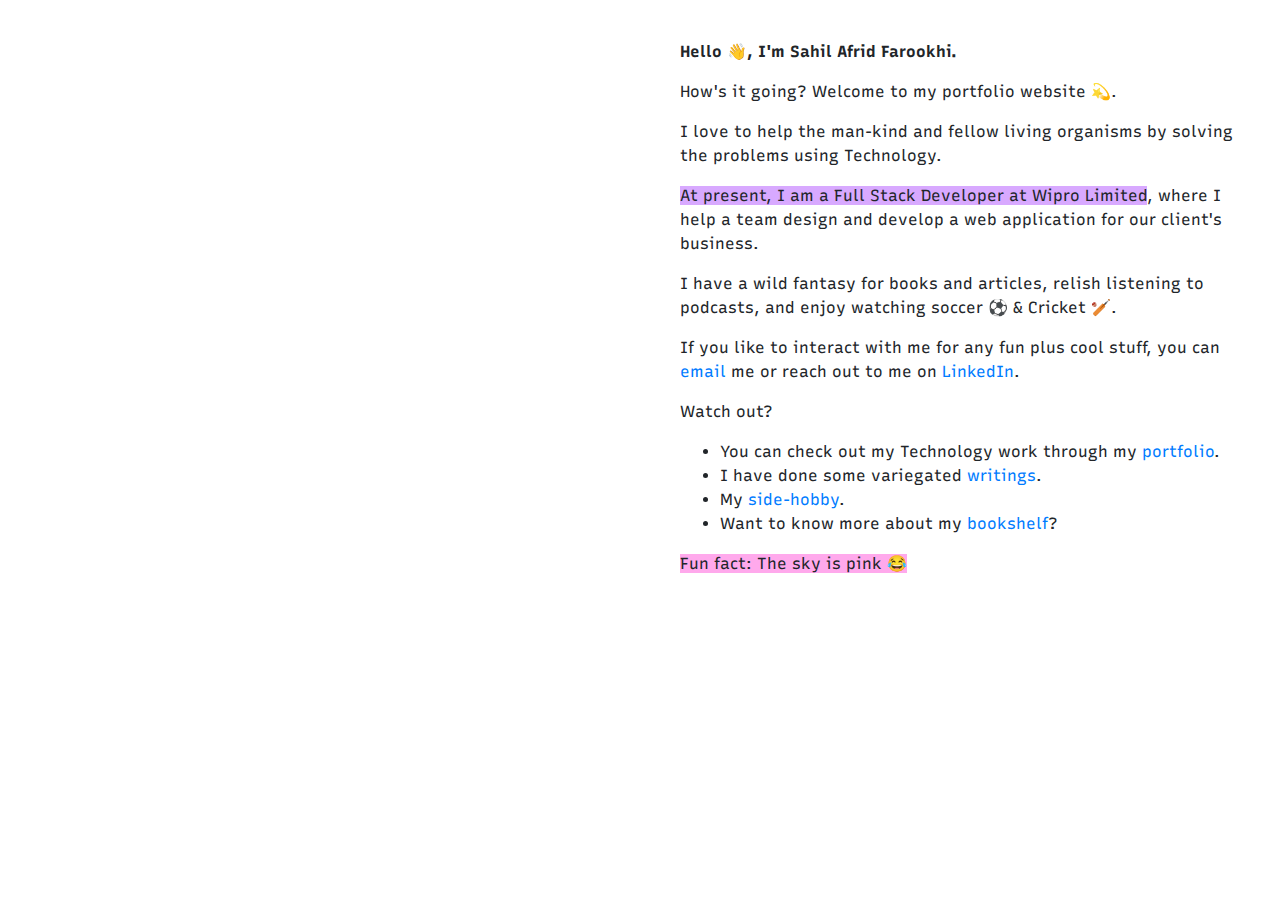
==== index.html @ 33fe88ee "WIP: favicon issue" ====
<!DOCTYPE html>
<!-- Hey code-nomad 👋! How's it going, uhh? 
  Feel free to drop me a suggestion if i. you notice anything lost or ii. you like my way. 
  Happy cheers ☮ -->
<html>

<head>
  <title>Sahil Afrid Farookhi</title>
  <link rel="stylesheet" href="https://maxcdn.bootstrapcdn.com/bootstrap/4.5.2/css/bootstrap.min.css">
  <script src="https://ajax.googleapis.com/ajax/libs/jquery/3.5.1/jquery.min.js"></script>
  <script src="https://cdnjs.cloudflare.com/ajax/libs/popper.js/1.16.0/umd/popper.min.js"></script>
  <script src="https://maxcdn.bootstrapcdn.com/bootstrap/4.5.2/js/bootstrap.min.js"></script>
  <link rel="stylesheet" href="styles.css">
  <link rel="preconnect" href="https://fonts.gstatic.com">
  <link href="https://fonts.googleapis.com/css2?family=Recursive&display=swap" rel="stylesheet">
  <link rel="icon" type="image/png" sizes="16x16" href="resource/favicon-16x16.png?">
  <!-- <link rel="icon"
    href="data:image/svg+xml,<svg xmlns=%22http://www.w3.org/2000/svg%22 viewBox=%220 0 100 100%22><text y=%22.9em%22 font-size=%2290%22>☄️</text></svg>"> -->
  <script type="text/javascript" src="main.js"></script>
</head>

<body>
  <div class="format-1">
    <div class="format-2">
      <article>
        <p><b>Hello 👋, I'm Sahil Afrid Farookhi. </b></p>
        <p>How's it going? Welcome to my portfolio website 💫.</p>
        <p>I love to help the man-kind and fellow living organisms by solving the
          problems using Technology.</p>
        <p><span style="background-color: #d8a9ff">At present, I am a Full Stack Developer at Wipro Limited</span>,
          where I help a team design and develop a web application for our client's business.</p>
        <p>I have a wild fantasy for books and articles, relish listening to podcasts, and enjoy watching soccer ⚽ &
          Cricket 🏏.</p>
        <!-- <br> -->
        <p>If you like to interact with me for any fun plus cool stuff, you can <a target=" _blank"
            href="mailto:msafarookhi@gmail.com">email</a> me
          or reach out to me on <a href="https://www.linkedin.com/in/sahilafridfarookhi/">LinkedIn</a>.
        </p>
        <p>Watch out?</p>
        <ul>
          <li>You can check out my Technology work through my <a href="portfolio.html">portfolio</a>.</li>
          <li>I have done some variegated <a href="writings.html">writings</a>.</li>
          <li>My <a href="hobbies.html">side-hobby</a>.</li>
          <li>Want to know more about my <a href="bookshelf.html">bookshelf</a>?</li>
        </ul>
        <p><span style="background-color: #ffa9ec">Fun fact: The sky is pink 😂</span></p>
      </article>
    </div>
  </div>
</body>

</html>
---- styles.css ----
html, body {
  height: 100%;
  width: 100%;
  margin: 0;
  padding: 0;
  font-family: 'Recursive', sans-serif;
}

.format-1 {
  float: right;
  width: 50%;
  height: 100%;
  padding: 20px;
  /* background-color: black; */
}

.format-2 {
  /* margin: 30px; */
  padding: 20px;
}

.topnav {
  overflow: hidden;
}

.topnav a {
  float: left;
  /* color: #f2f2f2; */
  text-align: left;
  padding: 10px 20px 25px;
  padding-left: 0%;
  text-decoration: none;
  font-size: 17px;
}

.line {
  text-decoration: underline;
}

.no-space {
  padding-bottom: 0%;
  margin-bottom: 0%;
}

.font-size {
  font-size: 13px;
}

.photo-size {
  width: 100%;
  height: auto;
  margin-bottom: 40px;
}
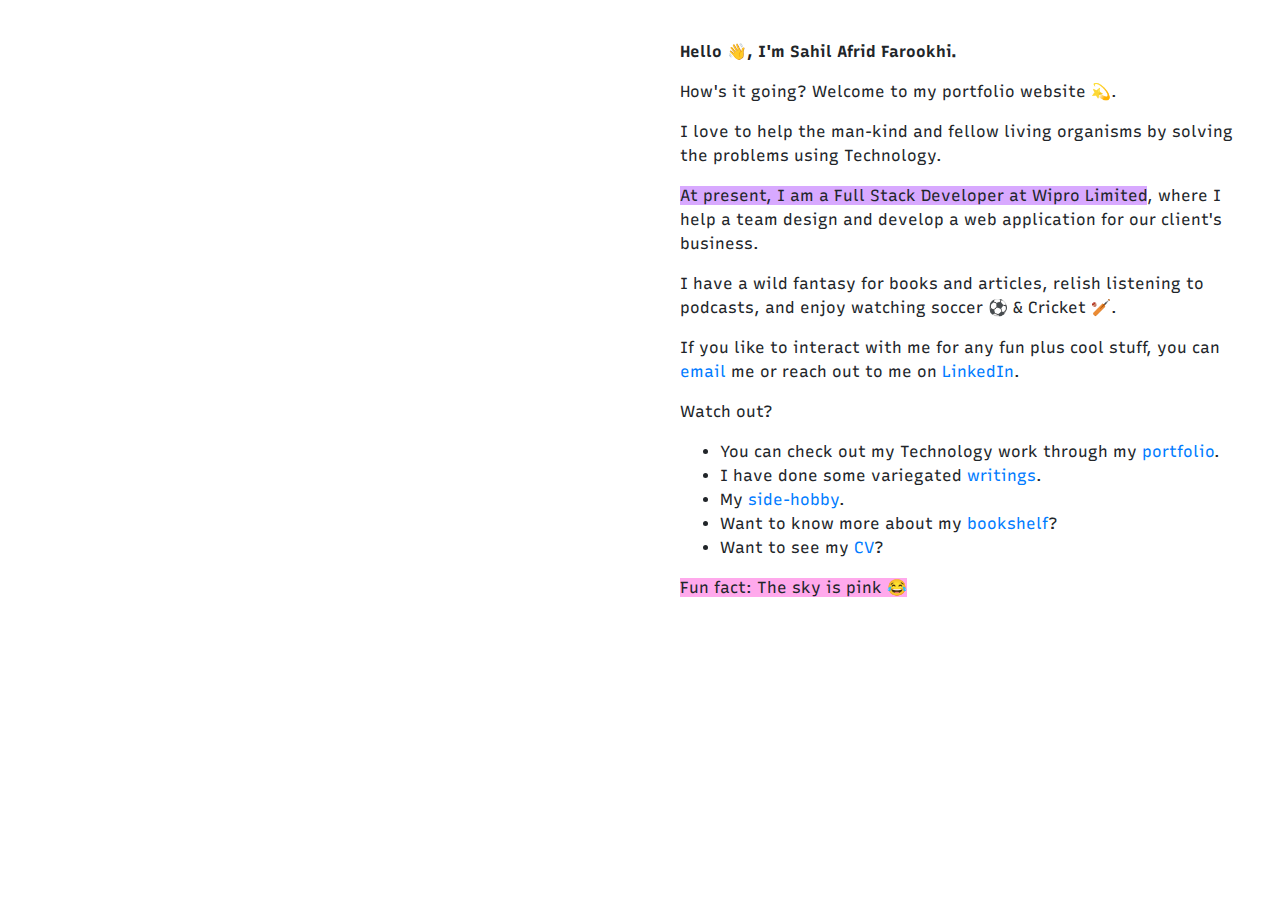
==== commit bc1b1dd1: "cv and portfolio project implementation" ====
--- a/index.html
+++ b/index.html
@@ -3,50 +3,86 @@
   Feel free to drop me a suggestion if i. you notice anything lost or ii. you like my way. 
   Happy cheers ☮ -->
 <html>
+  <head>
+    <title>Sahil Afrid Farookhi</title>
+    <link
+      rel="stylesheet"
+      href="https://maxcdn.bootstrapcdn.com/bootstrap/4.5.2/css/bootstrap.min.css"
+    />
+    <script src="https://ajax.googleapis.com/ajax/libs/jquery/3.5.1/jquery.min.js"></script>
+    <script src="https://cdnjs.cloudflare.com/ajax/libs/popper.js/1.16.0/umd/popper.min.js"></script>
+    <script src="https://maxcdn.bootstrapcdn.com/bootstrap/4.5.2/js/bootstrap.min.js"></script>
+    <link rel="stylesheet" href="styles.css" />
+    <link rel="preconnect" href="https://fonts.gstatic.com" />
+    <link
+      href="https://fonts.googleapis.com/css2?family=Recursive&display=swap"
+      rel="stylesheet"
+    />
+    <link
+      rel="icon"
+      type="image/png"
+      sizes="16x16"
+      href="resource/favicon-16x16.png?"
+    />
+    <meta
+      name="viewport"
+      content="width=device-width, initial-scale=1, shrink-to-fit=no"
+    />
+    <!-- <link rel="icon"
+    href="data:image/svg+xml,<svg xmlns=%22http://www.w3.org/2000/svg%22 viewBox=%220 0 100 100%22><text y=%22.9em%22 font-size=%2290%22>☄️</text></svg>"> -->
+    <script type="text/javascript" src="main.js"></script>
+  </head>
 
-<head>
-  <title>Sahil Afrid Farookhi</title>
-  <link rel="stylesheet" href="https://maxcdn.bootstrapcdn.com/bootstrap/4.5.2/css/bootstrap.min.css">
-  <script src="https://ajax.googleapis.com/ajax/libs/jquery/3.5.1/jquery.min.js"></script>
-  <script src="https://cdnjs.cloudflare.com/ajax/libs/popper.js/1.16.0/umd/popper.min.js"></script>
-  <script src="https://maxcdn.bootstrapcdn.com/bootstrap/4.5.2/js/bootstrap.min.js"></script>
-  <link rel="stylesheet" href="styles.css">
-  <link rel="preconnect" href="https://fonts.gstatic.com">
-  <link href="https://fonts.googleapis.com/css2?family=Recursive&display=swap" rel="stylesheet">
-  <link rel="icon" type="image/png" sizes="16x16" href="resource/favicon-16x16.png?">
-  <!-- <link rel="icon"
-    href="data:image/svg+xml,<svg xmlns=%22http://www.w3.org/2000/svg%22 viewBox=%220 0 100 100%22><text y=%22.9em%22 font-size=%2290%22>☄️</text></svg>"> -->
-  <script type="text/javascript" src="main.js"></script>
-</head>
-
-<body>
-  <div class="format-1">
-    <div class="format-2">
-      <article>
+  <body>
+    <div class="format-1">
+      <div class="format-2">
         <p><b>Hello 👋, I'm Sahil Afrid Farookhi. </b></p>
         <p>How's it going? Welcome to my portfolio website 💫.</p>
-        <p>I love to help the man-kind and fellow living organisms by solving the
-          problems using Technology.</p>
-        <p><span style="background-color: #d8a9ff">At present, I am a Full Stack Developer at Wipro Limited</span>,
-          where I help a team design and develop a web application for our client's business.</p>
-        <p>I have a wild fantasy for books and articles, relish listening to podcasts, and enjoy watching soccer ⚽ &
-          Cricket 🏏.</p>
+        <p>
+          I love to help the man-kind and fellow living organisms by solving the
+          problems using Technology.
+        </p>
+        <p>
+          <span style="background-color: #d8a9ff"
+            >At present, I am a Full Stack Developer at Wipro Limited</span
+          >, where I help a team design and develop a web application for our
+          client's business.
+        </p>
+        <p>
+          I have a wild fantasy for books and articles, relish listening to
+          podcasts, and enjoy watching soccer ⚽ & Cricket 🏏.
+        </p>
         <!-- <br> -->
-        <p>If you like to interact with me for any fun plus cool stuff, you can <a target=" _blank"
-            href="mailto:msafarookhi@gmail.com">email</a> me
-          or reach out to me on <a href="https://www.linkedin.com/in/sahilafridfarookhi/">LinkedIn</a>.
+        <p>
+          If you like to interact with me for any fun plus cool stuff, you can
+          <a target=" _blank" href="mailto:msafarookhi@gmail.com">email</a> me
+          or reach out to me on
+          <a href="https://www.linkedin.com/in/sahilafridfarookhi/">LinkedIn</a
+          >.
         </p>
         <p>Watch out?</p>
         <ul>
-          <li>You can check out my Technology work through my <a href="portfolio.html">portfolio</a>.</li>
-          <li>I have done some variegated <a href="writings.html">writings</a>.</li>
+          <li>
+            You can check out my Technology work through my
+            <a href="portfolio.html">portfolio</a>.
+          </li>
+          <li>
+            I have done some variegated <a href="writings.html">writings</a>.
+          </li>
           <li>My <a href="hobbies.html">side-hobby</a>.</li>
-          <li>Want to know more about my <a href="bookshelf.html">bookshelf</a>?</li>
+          <li>
+            Want to know more about my <a href="bookshelf.html">bookshelf</a>?
+          </li>
+          <li>
+            Want to see my <a href="CV/index.html" target="_blank">CV</a>?
+          </li>
         </ul>
-        <p><span style="background-color: #ffa9ec">Fun fact: The sky is pink 😂</span></p>
-      </article>
+        <p>
+          <span style="background-color: #ffa9ec"
+            >Fun fact: The sky is pink 😂</span
+          >
+        </p>
+      </div>
     </div>
-  </div>
-</body>
-
+  </body>
 </html>
--- a/styles.css
+++ b/styles.css
@@ -4,6 +4,13 @@
   margin: 0;
   padding: 0;
   font-family: 'Recursive', sans-serif;
+}
+
+@media only screen and (max-width: 770px) {
+  html, body {
+    background-color: lightblue;
+    width: 100%;
+  }
 }
 
 .format-1 {
@@ -14,9 +21,25 @@
   /* background-color: black; */
 }
 
+@media only screen and (max-width: 770px) {
+  .format-1 {
+    float: none;
+    padding: 10px;
+    width: 100%;
+    height: auto;
+  }
+}
+
 .format-2 {
   /* margin: 30px; */
   padding: 20px;
+}
+
+@media only screen and (max-width: 770px) {
+  .format-2 {
+    padding: 2px;
+    width: 100%;
+  }
 }
 
 .topnav {
@@ -31,6 +54,18 @@
   padding-left: 0%;
   text-decoration: none;
   font-size: 17px;
+}
+
+@media only screen and (max-width: 770px) {
+  .topnav a {
+    float: left;
+    /* color: #f2f2f2; */
+    text-align: left;
+    padding: 10px 9.3px 6px;
+    padding-left: 0%;
+    text-decoration: none;
+    font-size: 17px;
+  }
 }
 
 .line {
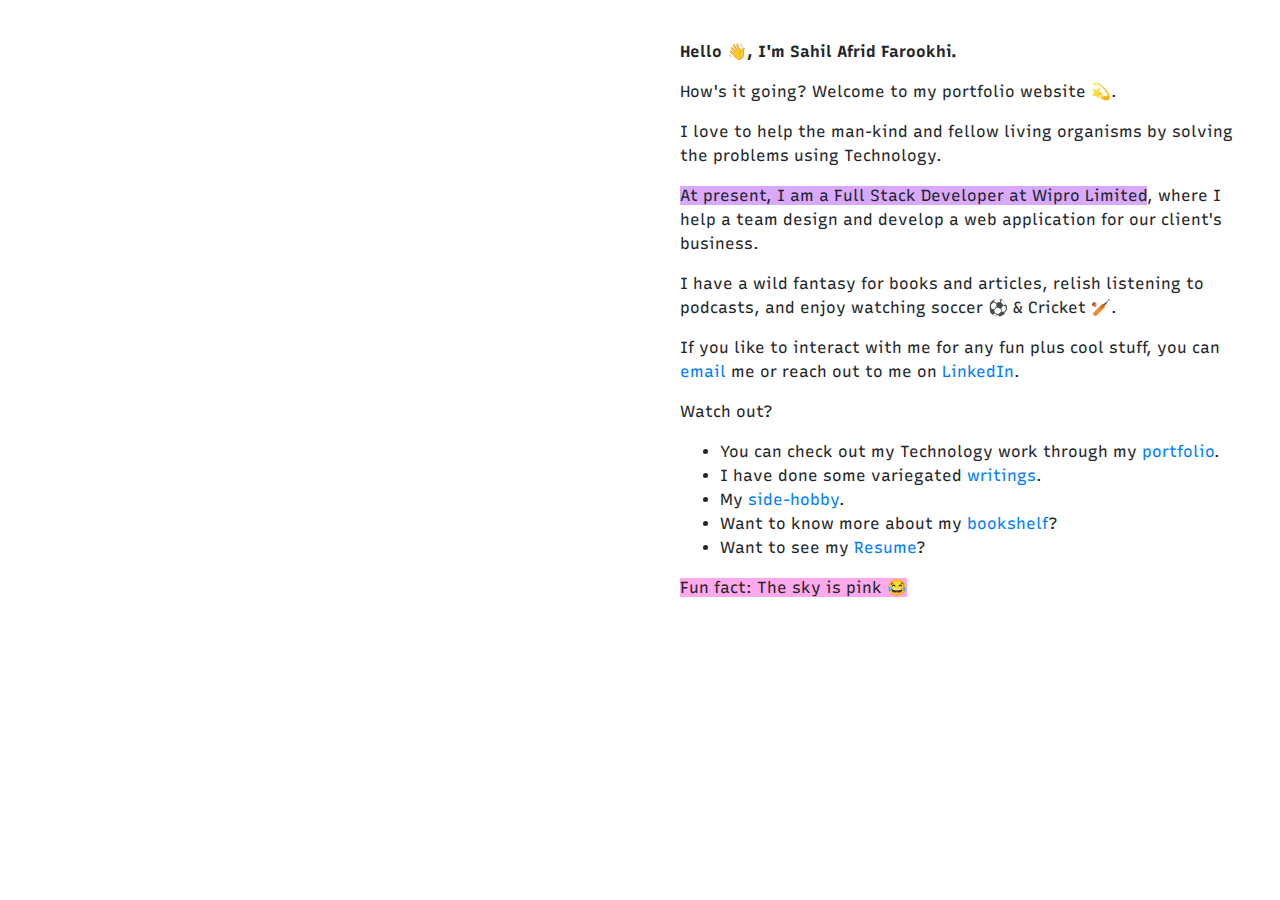
==== commit f06f583a: "WIP: Resume redesign" ====
--- a/index.html
+++ b/index.html
@@ -3,86 +3,72 @@
   Feel free to drop me a suggestion if i. you notice anything lost or ii. you like my way. 
   Happy cheers ☮ -->
 <html>
-  <head>
-    <title>Sahil Afrid Farookhi</title>
-    <link
-      rel="stylesheet"
-      href="https://maxcdn.bootstrapcdn.com/bootstrap/4.5.2/css/bootstrap.min.css"
-    />
-    <script src="https://ajax.googleapis.com/ajax/libs/jquery/3.5.1/jquery.min.js"></script>
-    <script src="https://cdnjs.cloudflare.com/ajax/libs/popper.js/1.16.0/umd/popper.min.js"></script>
-    <script src="https://maxcdn.bootstrapcdn.com/bootstrap/4.5.2/js/bootstrap.min.js"></script>
-    <link rel="stylesheet" href="styles.css" />
-    <link rel="preconnect" href="https://fonts.gstatic.com" />
-    <link
-      href="https://fonts.googleapis.com/css2?family=Recursive&display=swap"
-      rel="stylesheet"
-    />
-    <link
-      rel="icon"
-      type="image/png"
-      sizes="16x16"
-      href="resource/favicon-16x16.png?"
-    />
-    <meta
-      name="viewport"
-      content="width=device-width, initial-scale=1, shrink-to-fit=no"
-    />
-    <!-- <link rel="icon"
+
+<head>
+  <title>Sahil Afrid Farookhi</title>
+  <meta charset="UTF-8" />
+  <link rel="stylesheet" href="https://maxcdn.bootstrapcdn.com/bootstrap/4.5.2/css/bootstrap.min.css" />
+  <script src="https://ajax.googleapis.com/ajax/libs/jquery/3.5.1/jquery.min.js"></script>
+  <script src="https://cdnjs.cloudflare.com/ajax/libs/popper.js/1.16.0/umd/popper.min.js"></script>
+  <script src="https://maxcdn.bootstrapcdn.com/bootstrap/4.5.2/js/bootstrap.min.js"></script>
+  <link rel="stylesheet" href="styles.css" />
+  <link rel="preconnect" href="https://fonts.gstatic.com" />
+  <link href="https://fonts.googleapis.com/css2?family=Recursive&display=swap" rel="stylesheet" />
+  <link rel="icon" type="image/png" sizes="16x16" href="resource/favicon-16x16.png?" />
+  <meta name="viewport" content="width=device-width, initial-scale=1, shrink-to-fit=no" />
+  <!-- <link rel="icon"
     href="data:image/svg+xml,<svg xmlns=%22http://www.w3.org/2000/svg%22 viewBox=%220 0 100 100%22><text y=%22.9em%22 font-size=%2290%22>☄️</text></svg>"> -->
-    <script type="text/javascript" src="main.js"></script>
-  </head>
+  <script type="text/javascript" src="main.js"></script>
+</head>
 
-  <body>
-    <div class="format-1">
-      <div class="format-2">
-        <p><b>Hello 👋, I'm Sahil Afrid Farookhi. </b></p>
-        <p>How's it going? Welcome to my portfolio website 💫.</p>
-        <p>
-          I love to help the man-kind and fellow living organisms by solving the
-          problems using Technology.
-        </p>
-        <p>
-          <span style="background-color: #d8a9ff"
-            >At present, I am a Full Stack Developer at Wipro Limited</span
-          >, where I help a team design and develop a web application for our
-          client's business.
-        </p>
-        <p>
-          I have a wild fantasy for books and articles, relish listening to
-          podcasts, and enjoy watching soccer ⚽ & Cricket 🏏.
-        </p>
-        <!-- <br> -->
-        <p>
-          If you like to interact with me for any fun plus cool stuff, you can
-          <a target=" _blank" href="mailto:msafarookhi@gmail.com">email</a> me
-          or reach out to me on
-          <a href="https://www.linkedin.com/in/sahilafridfarookhi/">LinkedIn</a
-          >.
-        </p>
-        <p>Watch out?</p>
-        <ul>
-          <li>
-            You can check out my Technology work through my
-            <a href="portfolio.html">portfolio</a>.
-          </li>
-          <li>
-            I have done some variegated <a href="writings.html">writings</a>.
-          </li>
-          <li>My <a href="hobbies.html">side-hobby</a>.</li>
-          <li>
-            Want to know more about my <a href="bookshelf.html">bookshelf</a>?
-          </li>
-          <li>
-            Want to see my <a href="CV/index.html" target="_blank">CV</a>?
-          </li>
-        </ul>
-        <p>
-          <span style="background-color: #ffa9ec"
-            >Fun fact: The sky is pink 😂</span
-          >
-        </p>
-      </div>
+<body>
+  <div class="format-1">
+    <div class="format-2">
+      <p><b>Hello 👋, I'm Sahil Afrid Farookhi. </b></p>
+      <p>How's it going? Welcome to my portfolio website 💫.</p>
+      <p>
+        I love to help the man-kind and fellow living organisms by solving the
+        problems using Technology.
+      </p>
+      <p>
+        <span style="background-color: #d8a9ff">At present, I am a Full Stack Developer at Wipro Limited</span>, where I
+        help a team design and develop a web application for our
+        client's business.
+      </p>
+      <p>
+        I have a wild fantasy for books and articles, relish listening to
+        podcasts, and enjoy watching soccer ⚽ & Cricket 🏏.
+      </p>
+      <!-- <br> -->
+      <p>
+        If you like to interact with me for any fun plus cool stuff, you can
+        <a target=" _blank" href="mailto:msafarookhi@gmail.com">email</a> me
+        or reach out to me on
+        <a href="https://www.linkedin.com/in/sahilafridfarookhi/">LinkedIn</a>.
+      </p>
+      <p>Watch out?</p>
+      <ul>
+        <li>
+          You can check out my Technology work through my
+          <a href="portfolio.html">portfolio</a>.
+        </li>
+        <li>
+          I have done some variegated <a href="writings.html">writings</a>.
+        </li>
+        <li>My <a href="hobbies.html">side-hobby</a>.</li>
+        <li>
+          Want to know more about my <a href="bookshelf.html">bookshelf</a>?
+        </li>
+        <li>
+          Want to see my
+          <a href="resume/index.html" target="_blank">Resume</a>?
+        </li>
+      </ul>
+      <p>
+        <span style="background-color: #ffa9ec">Fun fact: The sky is pink 😂</span>
+      </p>
     </div>
-  </body>
-</html>
+  </div>
+</body>
+
+</html>--- a/styles.css
+++ b/styles.css
@@ -3,10 +3,10 @@
   width: 100%;
   margin: 0;
   padding: 0;
-  font-family: 'Recursive', sans-serif;
+  font-family: "Recursive", sans-serif;
 }
 
-@media only screen and (max-width: 770px) {
+@media only screen and (max-width: 1024px) {
   html, body {
     background-color: lightblue;
     width: 100%;
@@ -21,7 +21,7 @@
   /* background-color: black; */
 }
 
-@media only screen and (max-width: 770px) {
+@media only screen and (max-width: 1024px) {
   .format-1 {
     float: none;
     padding: 10px;
@@ -35,9 +35,9 @@
   padding: 20px;
 }
 
-@media only screen and (max-width: 770px) {
+@media only screen and (max-width: 1024px) {
   .format-2 {
-    padding: 2px;
+    padding: 10px;
     width: 100%;
   }
 }
@@ -56,7 +56,7 @@
   font-size: 17px;
 }
 
-@media only screen and (max-width: 770px) {
+@media only screen and (max-width: 1024px) {
   .topnav a {
     float: left;
     /* color: #f2f2f2; */
@@ -85,4 +85,16 @@
   width: 100%;
   height: auto;
   margin-bottom: 40px;
+}
+
+@media only screen and (max-width: 1024px) {
+  .format-1>.format-2>ul {
+    list-style-type: none;
+    padding: 0%;
+    margin: 0%;
+  }
+  .format-1>.format-2>ul>li:nth-child(4) {
+    font-size: 15px;
+    padding-top: 25px;
+  }
 }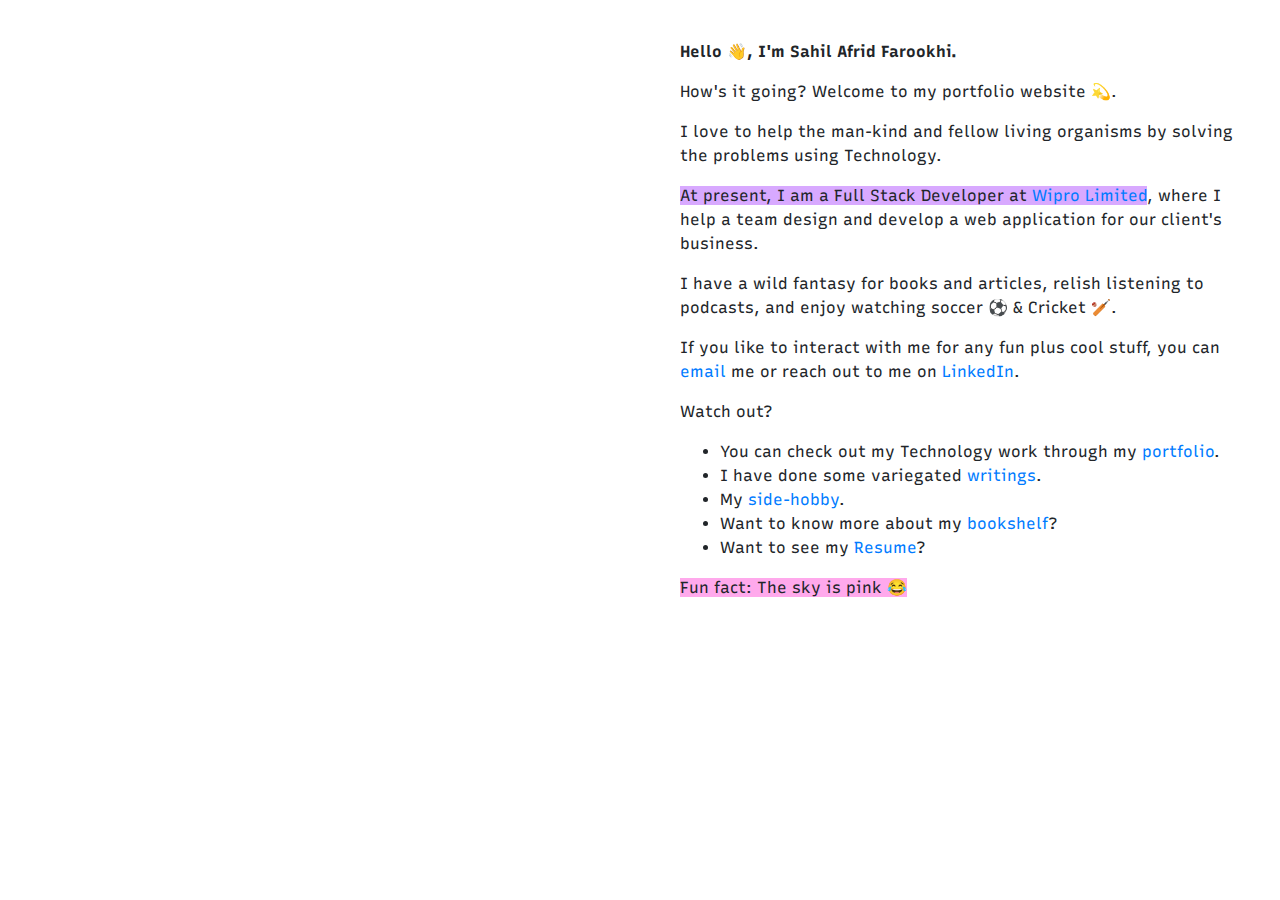
==== commit 61dbc402: "Bootstrap implementation and page title modified" ====
--- a/index.html
+++ b/index.html
@@ -5,16 +5,27 @@
 <html>
 
 <head>
-  <title>Sahil Afrid Farookhi</title>
+  <title>Hey, I'm Sahil! — Sahil Afrid Farookhi</title>
   <meta charset="UTF-8" />
-  <link rel="stylesheet" href="https://maxcdn.bootstrapcdn.com/bootstrap/4.5.2/css/bootstrap.min.css" />
+  <link rel="stylesheet" href="https://maxcdn.bootstrapcdn.com/bootstrap/4.0.0/css/bootstrap.min.css"
+    integrity="sha384-Gn5384xqQ1aoWXA+058RXPxPg6fy4IWvTNh0E263XmFcJlSAwiGgFAW/dAiS6JXm" crossorigin="anonymous">
+  <script src="https://code.jquery.com/jquery-3.2.1.slim.min.js"
+    integrity="sha384-KJ3o2DKtIkvYIK3UENzmM7KCkRr/rE9/Qpg6aAZGJwFDMVNA/GpGFF93hXpG5KkN"
+    crossorigin="anonymous"></script>
+  <script src="https://cdnjs.cloudflare.com/ajax/libs/popper.js/1.12.9/umd/popper.min.js"
+    integrity="sha384-ApNbgh9B+Y1QKtv3Rn7W3mgPxhU9K/ScQsAP7hUibX39j7fakFPskvXusvfa0b4Q"
+    crossorigin="anonymous"></script>
+  <script src="https://maxcdn.bootstrapcdn.com/bootstrap/4.0.0/js/bootstrap.min.js"
+    integrity="sha384-JZR6Spejh4U02d8jOt6vLEHfe/JQGiRRSQQxSfFWpi1MquVdAyjUar5+76PVCmYl"
+    crossorigin="anonymous"></script>
+  <!-- <link rel="stylesheet" href="https://maxcdn.bootstrapcdn.com/bootstrap/4.5.2/css/bootstrap.min.css" />
   <script src="https://ajax.googleapis.com/ajax/libs/jquery/3.5.1/jquery.min.js"></script>
   <script src="https://cdnjs.cloudflare.com/ajax/libs/popper.js/1.16.0/umd/popper.min.js"></script>
-  <script src="https://maxcdn.bootstrapcdn.com/bootstrap/4.5.2/js/bootstrap.min.js"></script>
+  <script src="https://maxcdn.bootstrapcdn.com/bootstrap/4.5.2/js/bootstrap.min.js"></script> -->
   <link rel="stylesheet" href="styles.css" />
   <link rel="preconnect" href="https://fonts.gstatic.com" />
   <link href="https://fonts.googleapis.com/css2?family=Recursive&display=swap" rel="stylesheet" />
-  <link rel="icon" type="image/png" sizes="16x16" href="resource/favicon-16x16.png?" />
+  <link rel="icon" type="image/png" sizes="16x16" href="resource/favicon-16.png?" />
   <meta name="viewport" content="width=device-width, initial-scale=1, shrink-to-fit=no" />
   <!-- <link rel="icon"
     href="data:image/svg+xml,<svg xmlns=%22http://www.w3.org/2000/svg%22 viewBox=%220 0 100 100%22><text y=%22.9em%22 font-size=%2290%22>☄️</text></svg>"> -->
@@ -31,7 +42,8 @@
         problems using Technology.
       </p>
       <p>
-        <span style="background-color: #d8a9ff">At present, I am a Full Stack Developer at Wipro Limited</span>, where I
+        <span style="background-color: #d8a9ff">At present, I am a Full Stack Developer at <a
+            href="https://www.wipro.com/">Wipro Limited</a></span>, where I
         help a team design and develop a web application for our
         client's business.
       </p>
@@ -44,7 +56,7 @@
         If you like to interact with me for any fun plus cool stuff, you can
         <a target=" _blank" href="mailto:msafarookhi@gmail.com">email</a> me
         or reach out to me on
-        <a href="https://www.linkedin.com/in/sahilafridfarookhi/">LinkedIn</a>.
+        <a href="https://www.linkedin.com/in/sahilafridfarookhi/" target="_blank">LinkedIn</a>.
       </p>
       <p>Watch out?</p>
       <ul>
--- a/styles.css
+++ b/styles.css
@@ -18,7 +18,6 @@
   width: 50%;
   height: 100%;
   padding: 20px;
-  /* background-color: black; */
 }
 
 @media only screen and (max-width: 1024px) {
@@ -31,7 +30,6 @@
 }
 
 .format-2 {
-  /* margin: 30px; */
   padding: 20px;
 }
 
@@ -48,7 +46,6 @@
 
 .topnav a {
   float: left;
-  /* color: #f2f2f2; */
   text-align: left;
   padding: 10px 20px 25px;
   padding-left: 0%;
@@ -59,7 +56,6 @@
 @media only screen and (max-width: 1024px) {
   .topnav a {
     float: left;
-    /* color: #f2f2f2; */
     text-align: left;
     padding: 10px 9.3px 6px;
     padding-left: 0%;
@@ -93,8 +89,20 @@
     padding: 0%;
     margin: 0%;
   }
+
   .format-1>.format-2>ul>li:nth-child(4) {
     font-size: 15px;
     padding-top: 25px;
   }
+}
+
+.navbar {
+  padding-left: 0%;
+  padding-bottom: 0%;
+  margin-left: 0%;
+  margin-bottom: 0%;
+}
+
+#pad {
+  padding-left: 0%;
 }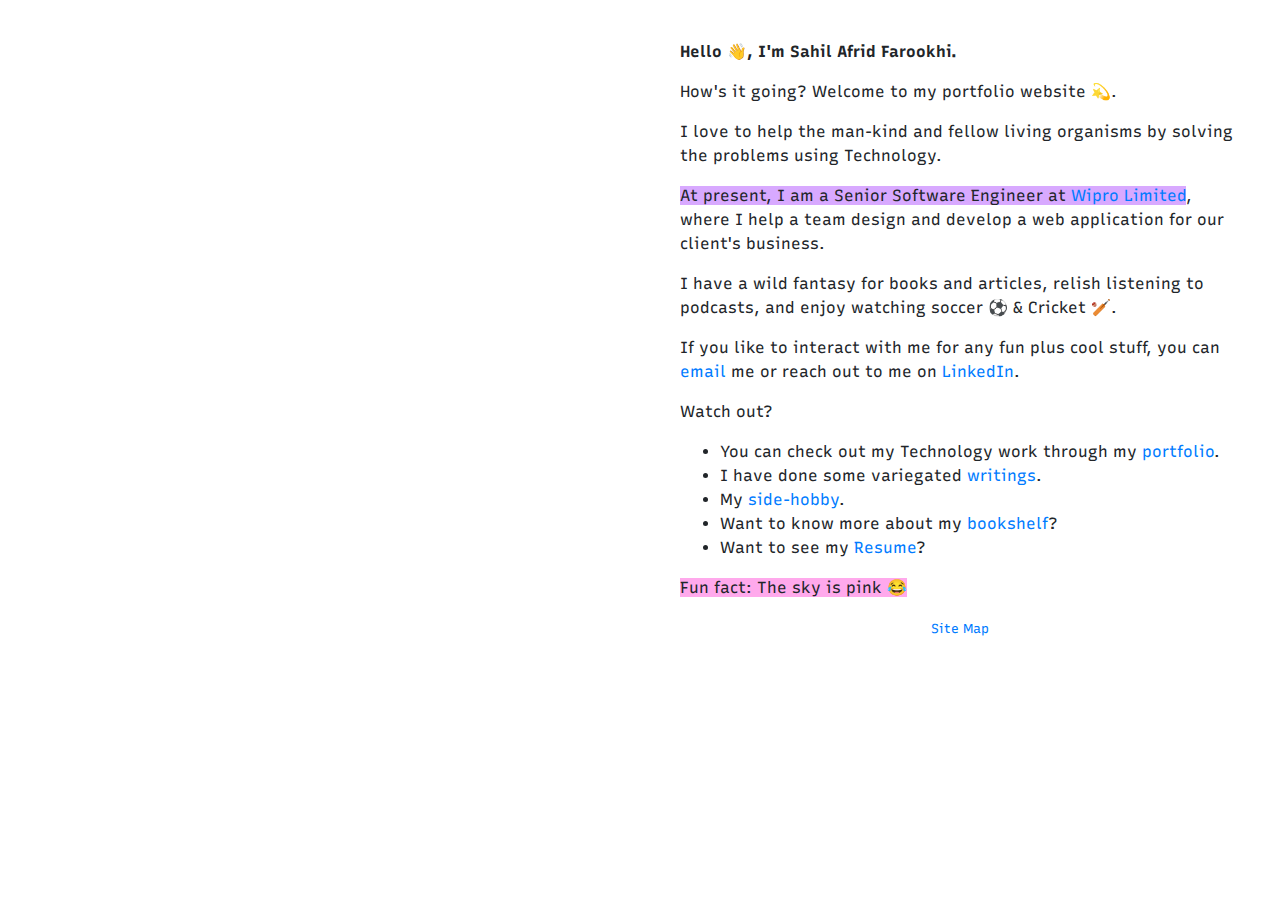
==== commit 0de92021: "Updated designation" ====
--- a/index.html
+++ b/index.html
@@ -1,6 +1,6 @@
 <!DOCTYPE html>
 <!-- Hey code-nomad 👋! How's it going, uhh? 
-  Feel free to drop me a suggestion if i. you notice anything lost or ii. you like my way. 
+  Feel free to drop me a suggestion if 1). you notice anything lost or 2). you like my way. 
   Happy cheers ☮ -->
 <html>
 
@@ -18,17 +18,11 @@
   <script src="https://maxcdn.bootstrapcdn.com/bootstrap/4.0.0/js/bootstrap.min.js"
     integrity="sha384-JZR6Spejh4U02d8jOt6vLEHfe/JQGiRRSQQxSfFWpi1MquVdAyjUar5+76PVCmYl"
     crossorigin="anonymous"></script>
-  <!-- <link rel="stylesheet" href="https://maxcdn.bootstrapcdn.com/bootstrap/4.5.2/css/bootstrap.min.css" />
-  <script src="https://ajax.googleapis.com/ajax/libs/jquery/3.5.1/jquery.min.js"></script>
-  <script src="https://cdnjs.cloudflare.com/ajax/libs/popper.js/1.16.0/umd/popper.min.js"></script>
-  <script src="https://maxcdn.bootstrapcdn.com/bootstrap/4.5.2/js/bootstrap.min.js"></script> -->
   <link rel="stylesheet" href="styles.css" />
   <link rel="preconnect" href="https://fonts.gstatic.com" />
   <link href="https://fonts.googleapis.com/css2?family=Recursive&display=swap" rel="stylesheet" />
   <link rel="icon" type="image/png" sizes="16x16" href="resource/favicon-16.png?" />
   <meta name="viewport" content="width=device-width, initial-scale=1, shrink-to-fit=no" />
-  <!-- <link rel="icon"
-    href="data:image/svg+xml,<svg xmlns=%22http://www.w3.org/2000/svg%22 viewBox=%220 0 100 100%22><text y=%22.9em%22 font-size=%2290%22>☄️</text></svg>"> -->
   <script type="text/javascript" src="main.js"></script>
 </head>
 
@@ -42,7 +36,7 @@
         problems using Technology.
       </p>
       <p>
-        <span style="background-color: #d8a9ff">At present, I am a Full Stack Developer at <a
+        <span style="background-color: #d8a9ff">At present, I am a Senior Software Engineer at <a
             href="https://www.wipro.com/">Wipro Limited</a></span>, where I
         help a team design and develop a web application for our
         client's business.
@@ -51,7 +45,6 @@
         I have a wild fantasy for books and articles, relish listening to
         podcasts, and enjoy watching soccer ⚽ & Cricket 🏏.
       </p>
-      <!-- <br> -->
       <p>
         If you like to interact with me for any fun plus cool stuff, you can
         <a target=" _blank" href="mailto:msafarookhi@gmail.com">email</a> me
@@ -79,6 +72,9 @@
       <p>
         <span style="background-color: #ffa9ec">Fun fact: The sky is pink 😂</span>
       </p>
+      <div style="text-align: center;">
+        <a href="sitemap.html" style="font-size: small;">Site Map</a>
+      </div>
     </div>
   </div>
 </body>
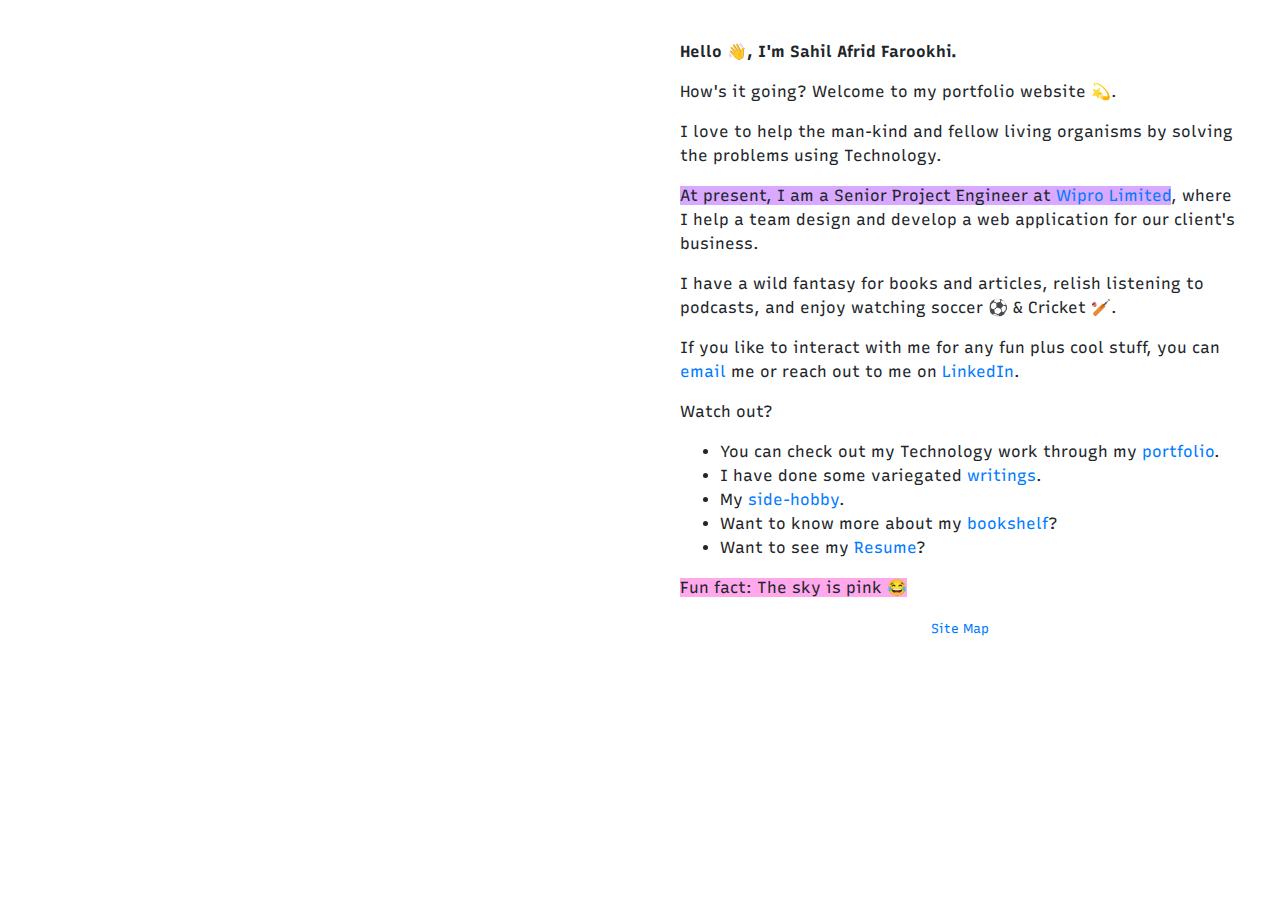
==== commit 670c3ef0: "WIP: Comments added" ====
--- a/index.html
+++ b/index.html
@@ -5,30 +5,53 @@
 <html>
 
 <head>
+  <!-- page title -->
   <title>Hey, I'm Sahil! — Sahil Afrid Farookhi</title>
   <meta charset="UTF-8" />
+
+  <!-- Bootstrap CSS CDN -->
   <link rel="stylesheet" href="https://maxcdn.bootstrapcdn.com/bootstrap/4.0.0/css/bootstrap.min.css"
     integrity="sha384-Gn5384xqQ1aoWXA+058RXPxPg6fy4IWvTNh0E263XmFcJlSAwiGgFAW/dAiS6JXm" crossorigin="anonymous">
+
+  <!-- jQuery CDN -->
   <script src="https://code.jquery.com/jquery-3.2.1.slim.min.js"
     integrity="sha384-KJ3o2DKtIkvYIK3UENzmM7KCkRr/rE9/Qpg6aAZGJwFDMVNA/GpGFF93hXpG5KkN"
     crossorigin="anonymous"></script>
+
+  <!-- Popper CDN -->
   <script src="https://cdnjs.cloudflare.com/ajax/libs/popper.js/1.12.9/umd/popper.min.js"
     integrity="sha384-ApNbgh9B+Y1QKtv3Rn7W3mgPxhU9K/ScQsAP7hUibX39j7fakFPskvXusvfa0b4Q"
     crossorigin="anonymous"></script>
+
+  <!-- Bootstrap JavaScript CDN -->
   <script src="https://maxcdn.bootstrapcdn.com/bootstrap/4.0.0/js/bootstrap.min.js"
     integrity="sha384-JZR6Spejh4U02d8jOt6vLEHfe/JQGiRRSQQxSfFWpi1MquVdAyjUar5+76PVCmYl"
     crossorigin="anonymous"></script>
+
+  <!-- Custon CSS -->
   <link rel="stylesheet" href="styles.css" />
+
+  <!-- Google's Gstatic URL -->
   <link rel="preconnect" href="https://fonts.gstatic.com" />
+
+  <!-- Google Fonts CDN -->
   <link href="https://fonts.googleapis.com/css2?family=Recursive&display=swap" rel="stylesheet" />
+
+  <!-- Page Favicon -->
   <link rel="icon" type="image/png" sizes="16x16" href="resource/favicon-16.png?" />
+
+  <!-- Viewport to display web pages well on all devices -->
   <meta name="viewport" content="width=device-width, initial-scale=1, shrink-to-fit=no" />
+
+  <!-- Custon JavaScript -->
   <script type="text/javascript" src="main.js"></script>
 </head>
 
 <body>
   <div class="format-1">
     <div class="format-2">
+
+      <!-- About -->
       <p><b>Hello 👋, I'm Sahil Afrid Farookhi. </b></p>
       <p>How's it going? Welcome to my portfolio website 💫.</p>
       <p>
@@ -36,7 +59,7 @@
         problems using Technology.
       </p>
       <p>
-        <span style="background-color: #d8a9ff">At present, I am a Senior Software Engineer at <a
+        <span style="background-color: #d8a9ff">At present, I am a Senior Project Engineer at <a
             href="https://www.wipro.com/">Wipro Limited</a></span>, where I
         help a team design and develop a web application for our
         client's business.
@@ -45,12 +68,16 @@
         I have a wild fantasy for books and articles, relish listening to
         podcasts, and enjoy watching soccer ⚽ & Cricket 🏏.
       </p>
+
+      <!-- Contact through Email ID or LinkedIn -->
       <p>
         If you like to interact with me for any fun plus cool stuff, you can
         <a target=" _blank" href="mailto:msafarookhi@gmail.com">email</a> me
         or reach out to me on
         <a href="https://www.linkedin.com/in/sahilafridfarookhi/" target="_blank">LinkedIn</a>.
       </p>
+
+      <!-- Navigate to different pages -->
       <p>Watch out?</p>
       <ul>
         <li>
@@ -64,16 +91,22 @@
         <li>
           Want to know more about my <a href="bookshelf.html">bookshelf</a>?
         </li>
+
+        <!-- Navigate to Resume -->
         <li>
           Want to see my
           <a href="resume/index.html" target="_blank">Resume</a>?
         </li>
       </ul>
+
+      <!-- Fun fact quote -->
       <p>
         <span style="background-color: #ffa9ec">Fun fact: The sky is pink 😂</span>
       </p>
+
+      <!-- sitemap -->
       <div style="text-align: center;">
-        <a href="sitemap.html" style="font-size: small;">Site Map</a>
+        <a href="sitemap/sitemap.html" style="font-size: small;">Site Map</a>
       </div>
     </div>
   </div>
--- a/styles.css
+++ b/styles.css
@@ -8,7 +8,6 @@
 
 @media only screen and (max-width: 1024px) {
   html, body {
-    background-color: lightblue;
     width: 100%;
   }
 }
@@ -47,7 +46,7 @@
 .topnav a {
   float: left;
   text-align: left;
-  padding: 10px 20px 25px;
+  /* padding: 10px 20px 25px; */
   padding-left: 0%;
   text-decoration: none;
   font-size: 17px;
@@ -90,10 +89,10 @@
     margin: 0%;
   }
 
-  .format-1>.format-2>ul>li:nth-child(4) {
+  /* .format-1>.format-2>ul>li:nth-child(4) {
     font-size: 15px;
     padding-top: 25px;
-  }
+  } */
 }
 
 .navbar {
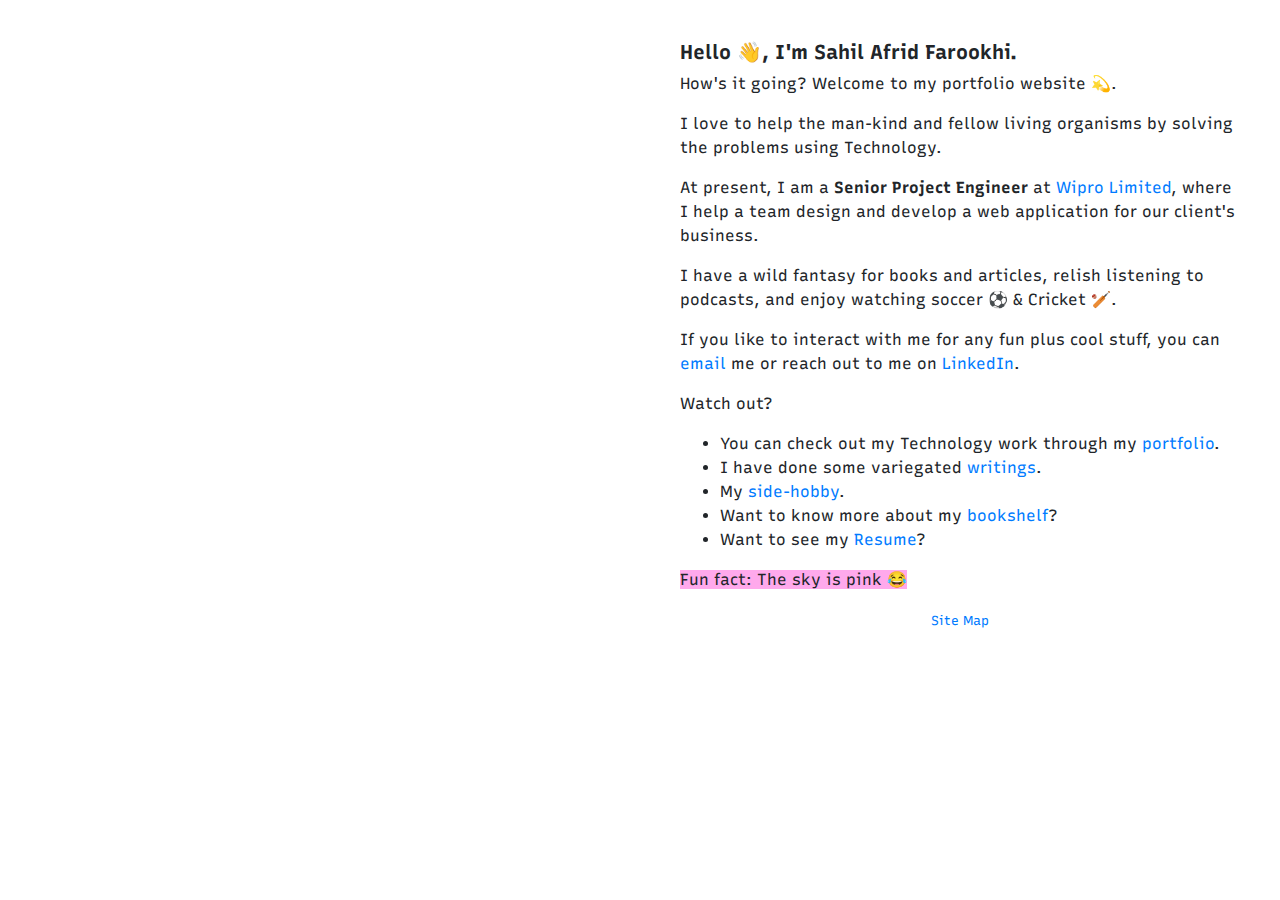
==== commit 408c1c6f: "Configured prettier to improve code readability" ====
--- a/index.html
+++ b/index.html
@@ -3,113 +3,143 @@
   Feel free to drop me a suggestion if 1). you notice anything lost or 2). you like my way. 
   Happy cheers ☮ -->
 <html>
+  <head>
+    <!-- page title -->
+    <title>Hey, I'm Sahil! — Sahil Afrid Farookhi</title>
+    <meta charset="UTF-8" />
 
-<head>
-  <!-- page title -->
-  <title>Hey, I'm Sahil! — Sahil Afrid Farookhi</title>
-  <meta charset="UTF-8" />
+    <!-- Bootstrap CSS CDN -->
+    <link
+      rel="stylesheet"
+      href="https://maxcdn.bootstrapcdn.com/bootstrap/4.0.0/css/bootstrap.min.css"
+      integrity="sha384-Gn5384xqQ1aoWXA+058RXPxPg6fy4IWvTNh0E263XmFcJlSAwiGgFAW/dAiS6JXm"
+      crossorigin="anonymous" />
 
-  <!-- Bootstrap CSS CDN -->
-  <link rel="stylesheet" href="https://maxcdn.bootstrapcdn.com/bootstrap/4.0.0/css/bootstrap.min.css"
-    integrity="sha384-Gn5384xqQ1aoWXA+058RXPxPg6fy4IWvTNh0E263XmFcJlSAwiGgFAW/dAiS6JXm" crossorigin="anonymous">
+    <!-- jQuery CDN -->
+    <script
+      src="https://code.jquery.com/jquery-3.2.1.slim.min.js"
+      integrity="sha384-KJ3o2DKtIkvYIK3UENzmM7KCkRr/rE9/Qpg6aAZGJwFDMVNA/GpGFF93hXpG5KkN"
+      crossorigin="anonymous"></script>
 
-  <!-- jQuery CDN -->
-  <script src="https://code.jquery.com/jquery-3.2.1.slim.min.js"
-    integrity="sha384-KJ3o2DKtIkvYIK3UENzmM7KCkRr/rE9/Qpg6aAZGJwFDMVNA/GpGFF93hXpG5KkN"
-    crossorigin="anonymous"></script>
+    <!-- Popper CDN -->
+    <script
+      src="https://cdnjs.cloudflare.com/ajax/libs/popper.js/1.12.9/umd/popper.min.js"
+      integrity="sha384-ApNbgh9B+Y1QKtv3Rn7W3mgPxhU9K/ScQsAP7hUibX39j7fakFPskvXusvfa0b4Q"
+      crossorigin="anonymous"></script>
 
-  <!-- Popper CDN -->
-  <script src="https://cdnjs.cloudflare.com/ajax/libs/popper.js/1.12.9/umd/popper.min.js"
-    integrity="sha384-ApNbgh9B+Y1QKtv3Rn7W3mgPxhU9K/ScQsAP7hUibX39j7fakFPskvXusvfa0b4Q"
-    crossorigin="anonymous"></script>
+    <!-- Bootstrap JavaScript CDN -->
+    <script
+      src="https://maxcdn.bootstrapcdn.com/bootstrap/4.0.0/js/bootstrap.min.js"
+      integrity="sha384-JZR6Spejh4U02d8jOt6vLEHfe/JQGiRRSQQxSfFWpi1MquVdAyjUar5+76PVCmYl"
+      crossorigin="anonymous"></script>
 
-  <!-- Bootstrap JavaScript CDN -->
-  <script src="https://maxcdn.bootstrapcdn.com/bootstrap/4.0.0/js/bootstrap.min.js"
-    integrity="sha384-JZR6Spejh4U02d8jOt6vLEHfe/JQGiRRSQQxSfFWpi1MquVdAyjUar5+76PVCmYl"
-    crossorigin="anonymous"></script>
+    <!-- Custon CSS -->
+    <link
+      rel="stylesheet"
+      href="styles.css" />
 
-  <!-- Custon CSS -->
-  <link rel="stylesheet" href="styles.css" />
+    <!-- Google's Gstatic URL -->
+    <link
+      rel="preconnect"
+      href="https://fonts.gstatic.com" />
 
-  <!-- Google's Gstatic URL -->
-  <link rel="preconnect" href="https://fonts.gstatic.com" />
+    <!-- Google Fonts CDN -->
+    <link
+      href="https://fonts.googleapis.com/css2?family=Recursive&display=swap"
+      rel="stylesheet" />
 
-  <!-- Google Fonts CDN -->
-  <link href="https://fonts.googleapis.com/css2?family=Recursive&display=swap" rel="stylesheet" />
+    <!-- Page Favicon -->
+    <link
+      rel="icon"
+      type="image/png"
+      sizes="16x16"
+      href="resource/favicon-16.png?" />
 
-  <!-- Page Favicon -->
-  <link rel="icon" type="image/png" sizes="16x16" href="resource/favicon-16.png?" />
+    <!-- Viewport to display web pages well on all devices -->
+    <meta
+      name="viewport"
+      content="width=device-width, initial-scale=1, shrink-to-fit=no" />
 
-  <!-- Viewport to display web pages well on all devices -->
-  <meta name="viewport" content="width=device-width, initial-scale=1, shrink-to-fit=no" />
+    <!-- Custon JavaScript -->
+    <script
+      type="text/javascript"
+      src="main.js"></script>
+  </head>
 
-  <!-- Custon JavaScript -->
-  <script type="text/javascript" src="main.js"></script>
-</head>
+  <body>
+    <div class="format-1">
+      <div class="format-2">
+        <!-- About -->
+        <h5><b>Hello 👋, I'm Sahil Afrid Farookhi. </b></h5>
+        <p>How's it going? Welcome to my portfolio website 💫.</p>
+        <p>
+          I love to help the man-kind and fellow living organisms by solving the
+          problems using Technology.
+        </p>
+        <p>
+          At present, I am a <b>Senior Project Engineer</b> at
+          <a href="https://www.wipro.com/">Wipro Limited</a>, where I help a
+          team design and develop a web application for our client's business.
+        </p>
+        <p>
+          I have a wild fantasy for books and articles, relish listening to
+          podcasts, and enjoy watching soccer ⚽ & Cricket 🏏.
+        </p>
 
-<body>
-  <div class="format-1">
-    <div class="format-2">
+        <!-- Contact through Email ID or LinkedIn -->
+        <p>
+          If you like to interact with me for any fun plus cool stuff, you can
+          <a
+            target=" _blank"
+            href="mailto:msafarookhi@gmail.com"
+            >email</a
+          >
+          me or reach out to me on
+          <a
+            href="https://www.linkedin.com/in/sahilafridfarookhi/"
+            target="_blank"
+            >LinkedIn</a
+          >.
+        </p>
 
-      <!-- About -->
-      <p><b>Hello 👋, I'm Sahil Afrid Farookhi. </b></p>
-      <p>How's it going? Welcome to my portfolio website 💫.</p>
-      <p>
-        I love to help the man-kind and fellow living organisms by solving the
-        problems using Technology.
-      </p>
-      <p>
-        <span style="background-color: #d8a9ff">At present, I am a Senior Project Engineer at <a
-            href="https://www.wipro.com/">Wipro Limited</a></span>, where I
-        help a team design and develop a web application for our
-        client's business.
-      </p>
-      <p>
-        I have a wild fantasy for books and articles, relish listening to
-        podcasts, and enjoy watching soccer ⚽ & Cricket 🏏.
-      </p>
+        <!-- Navigate to different pages -->
+        <p>Watch out?</p>
+        <ul>
+          <li>
+            You can check out my Technology work through my
+            <a href="portfolio.html">portfolio</a>.
+          </li>
+          <li>
+            I have done some variegated <a href="writings.html">writings</a>.
+          </li>
+          <li>My <a href="hobbies.html">side-hobby</a>.</li>
+          <li>
+            Want to know more about my <a href="bookshelf.html">bookshelf</a>?
+          </li>
 
-      <!-- Contact through Email ID or LinkedIn -->
-      <p>
-        If you like to interact with me for any fun plus cool stuff, you can
-        <a target=" _blank" href="mailto:msafarookhi@gmail.com">email</a> me
-        or reach out to me on
-        <a href="https://www.linkedin.com/in/sahilafridfarookhi/" target="_blank">LinkedIn</a>.
-      </p>
+          <!-- Navigate to Resume -->
+          <li>
+            Want to see my
+            <a href="resume/index.html">Resume</a>?
+          </li>
+        </ul>
 
-      <!-- Navigate to different pages -->
-      <p>Watch out?</p>
-      <ul>
-        <li>
-          You can check out my Technology work through my
-          <a href="portfolio.html">portfolio</a>.
-        </li>
-        <li>
-          I have done some variegated <a href="writings.html">writings</a>.
-        </li>
-        <li>My <a href="hobbies.html">side-hobby</a>.</li>
-        <li>
-          Want to know more about my <a href="bookshelf.html">bookshelf</a>?
-        </li>
+        <!-- Fun fact quote -->
+        <p>
+          <span style="background-color: #ffa9ec"
+            >Fun fact: The sky is pink 😂</span
+          >
+        </p>
 
-        <!-- Navigate to Resume -->
-        <li>
-          Want to see my
-          <a href="resume/index.html" target="_blank">Resume</a>?
-        </li>
-      </ul>
-
-      <!-- Fun fact quote -->
-      <p>
-        <span style="background-color: #ffa9ec">Fun fact: The sky is pink 😂</span>
-      </p>
-
-      <!-- sitemap -->
-      <div style="text-align: center;">
-        <a href="sitemap/sitemap.html" style="font-size: small;">Site Map</a>
+        <!-- sitemap -->
+        <div style="text-align: center">
+          <a
+            href="sitemap/sitemap.html"
+            style="font-size: small"
+            >Site Map</a
+          >
+        </div>
       </div>
     </div>
-  </div>
-</body>
-
-</html>+  </body>
+</html>
--- a/styles.css
+++ b/styles.css
@@ -1,13 +1,15 @@
-html, body {
+html,
+body {
   height: 100%;
   width: 100%;
   margin: 0;
   padding: 0;
-  font-family: "Recursive", sans-serif;
+  font-family: 'Recursive', sans-serif;
 }
 
 @media only screen and (max-width: 1024px) {
-  html, body {
+  html,
+  body {
     width: 100%;
   }
 }
@@ -83,7 +85,7 @@
 }
 
 @media only screen and (max-width: 1024px) {
-  .format-1>.format-2>ul {
+  .format-1 > .format-2 > ul {
     list-style-type: none;
     padding: 0%;
     margin: 0%;
@@ -104,4 +106,28 @@
 
 #pad {
   padding-left: 0%;
-}+}
+
+.projects {
+  display: flex;
+  justify-content: center;
+  align-items: center;
+  height: 100px;
+  background-color: white;
+  color: black;
+  margin: 5px;
+}
+
+.projects:hover {
+  background-color: grey;
+  border-radius: 10px;
+  color: white;
+}
+
+.projects-a {
+  width: 50%;
+}
+
+.projects-a:hover {
+  text-decoration: none;
+}
